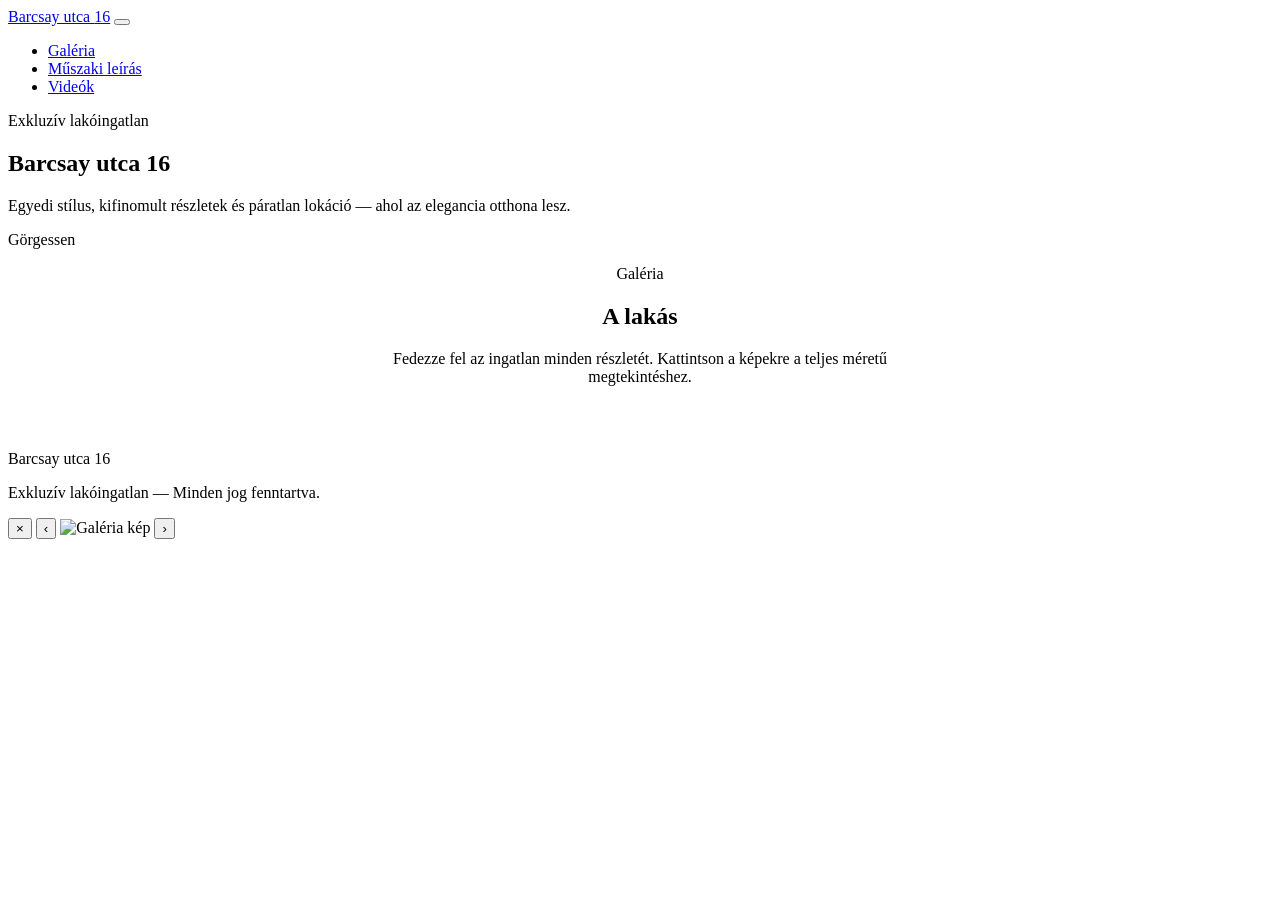
==== index.html @ 8e6c10cf "Add files via upload" ====
<!DOCTYPE html>
<html lang="hu">
<head>
  <meta charset="UTF-8">
  <meta name="viewport" content="width=device-width, initial-scale=1.0">
  <meta name="description" content="Barcsay utca 16 — exkluzív prémium lakás galéria és virtuális bemutató.">
  <title>Barcsay utca 16 — Galéria</title>
  <link rel="preconnect" href="https://fonts.googleapis.com">
  <link rel="preconnect" href="https://fonts.gstatic.com" crossorigin>
  <link href="https://fonts.googleapis.com/css2?family=Cormorant+Garamond:ital,wght@0,400;0,500;1,400&family=Montserrat:wght@300;400;500&display=swap" rel="stylesheet">
  <link rel="stylesheet" href="css/styles.css">
</head>
<body>

  <header class="header">
    <div class="header-inner">
      <a href="index.html" class="logo">Barcsay utca <span>16</span></a>
      <button class="menu-toggle" aria-label="Menü">
        <span></span><span></span><span></span>
      </button>
      <nav>
        <ul class="nav">
          <li><a href="index.html" class="active">Galéria</a></li>
          <li><a href="muszaki.html">Műszaki leírás</a></li>
          <li><a href="videok.html">Videók</a></li>
        </ul>
      </nav>
    </div>
  </header>

  <section class="hero">
    <div class="hero-bg" style="background-image: url('public/images/hero/hero.jpg'); background-color: var(--ivory-deep);"></div>
    <div class="hero-overlay"></div>
    <div class="hero-content">
      <p class="hero-subtitle">Exkluzív lakóingatlan</p>
      <h1 class="hero-title">Barcsay utca 16</h1>
      <div class="gold-line"></div>
      <p class="hero-desc">Egyedi stílus, kifinomult részletek és páratlan lokáció — ahol az elegancia otthona lesz.</p>
    </div>
    <div class="scroll-hint">Görgessen</div>
  </section>

  <section class="section">
    <div class="container">
      <div class="fade-in" style="text-align: center; margin-bottom: 4rem;">
        <p class="section-label">Galéria</p>
        <h2>A lakás</h2>
        <div class="gold-line"></div>
        <p style="color: var(--text-muted); max-width: 520px; margin: 0 auto;">
          Fedezze fel az ingatlan minden részletét. Kattintson a képekre a teljes méretű megtekintéshez.
        </p>
      </div>

      <div class="gallery-grid fade-in"></div>
    </div>
  </section>

  <footer class="footer">
    <div class="container">
      <p class="footer-logo">Barcsay utca 16</p>
      <div class="footer-gold"></div>
      <p>Exkluzív lakóingatlan &mdash; Minden jog fenntartva.</p>
    </div>
  </footer>

  <div class="lightbox" id="lightbox">
    <button class="lightbox-close" aria-label="Bezárás">&times;</button>
    <button class="lightbox-nav lightbox-prev" aria-label="Előző">&#8249;</button>
    <img src="" alt="Galéria kép">
    <button class="lightbox-nav lightbox-next" aria-label="Következő">&#8250;</button>
  </div>

  <script src="js/gallery-data.js"></script>
  <script src="js/main.js"></script>
  <script src="js/hero.js"></script>
  <script src="js/gallery.js"></script>
</body>
</html>
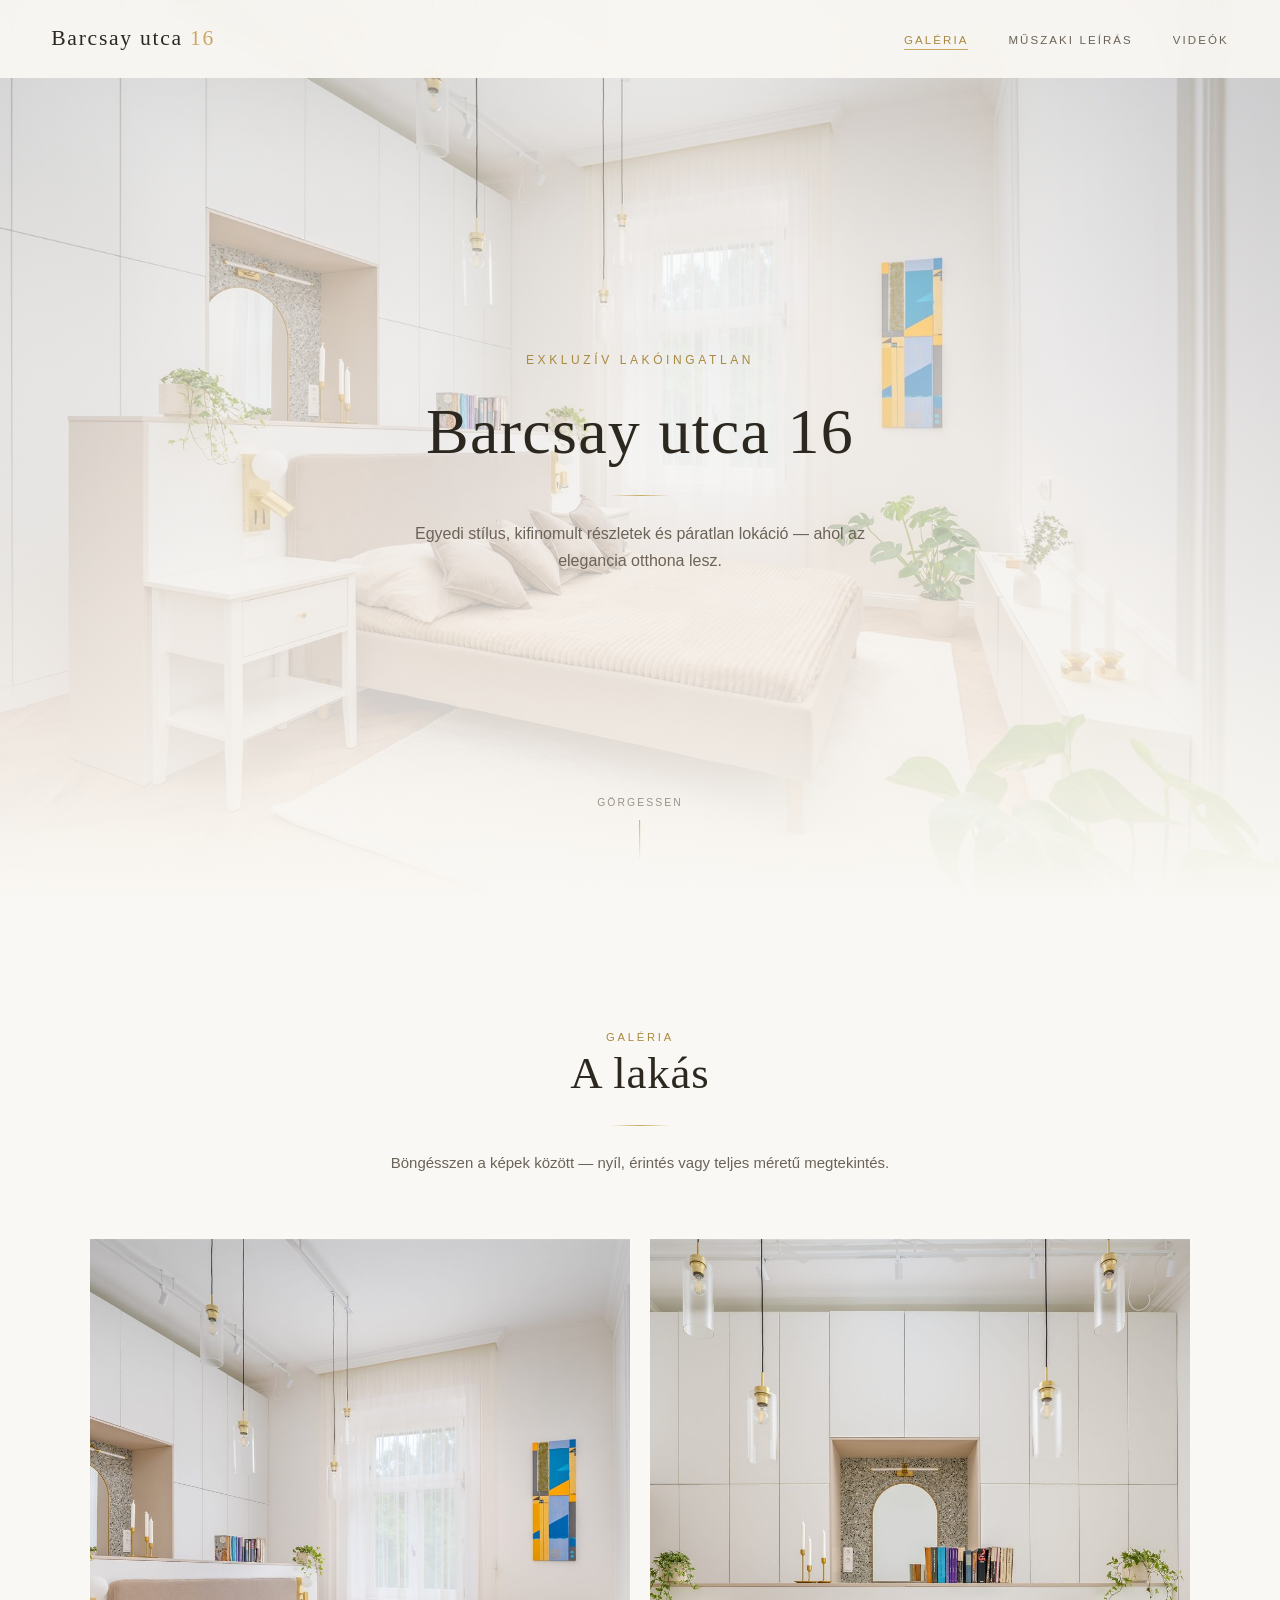
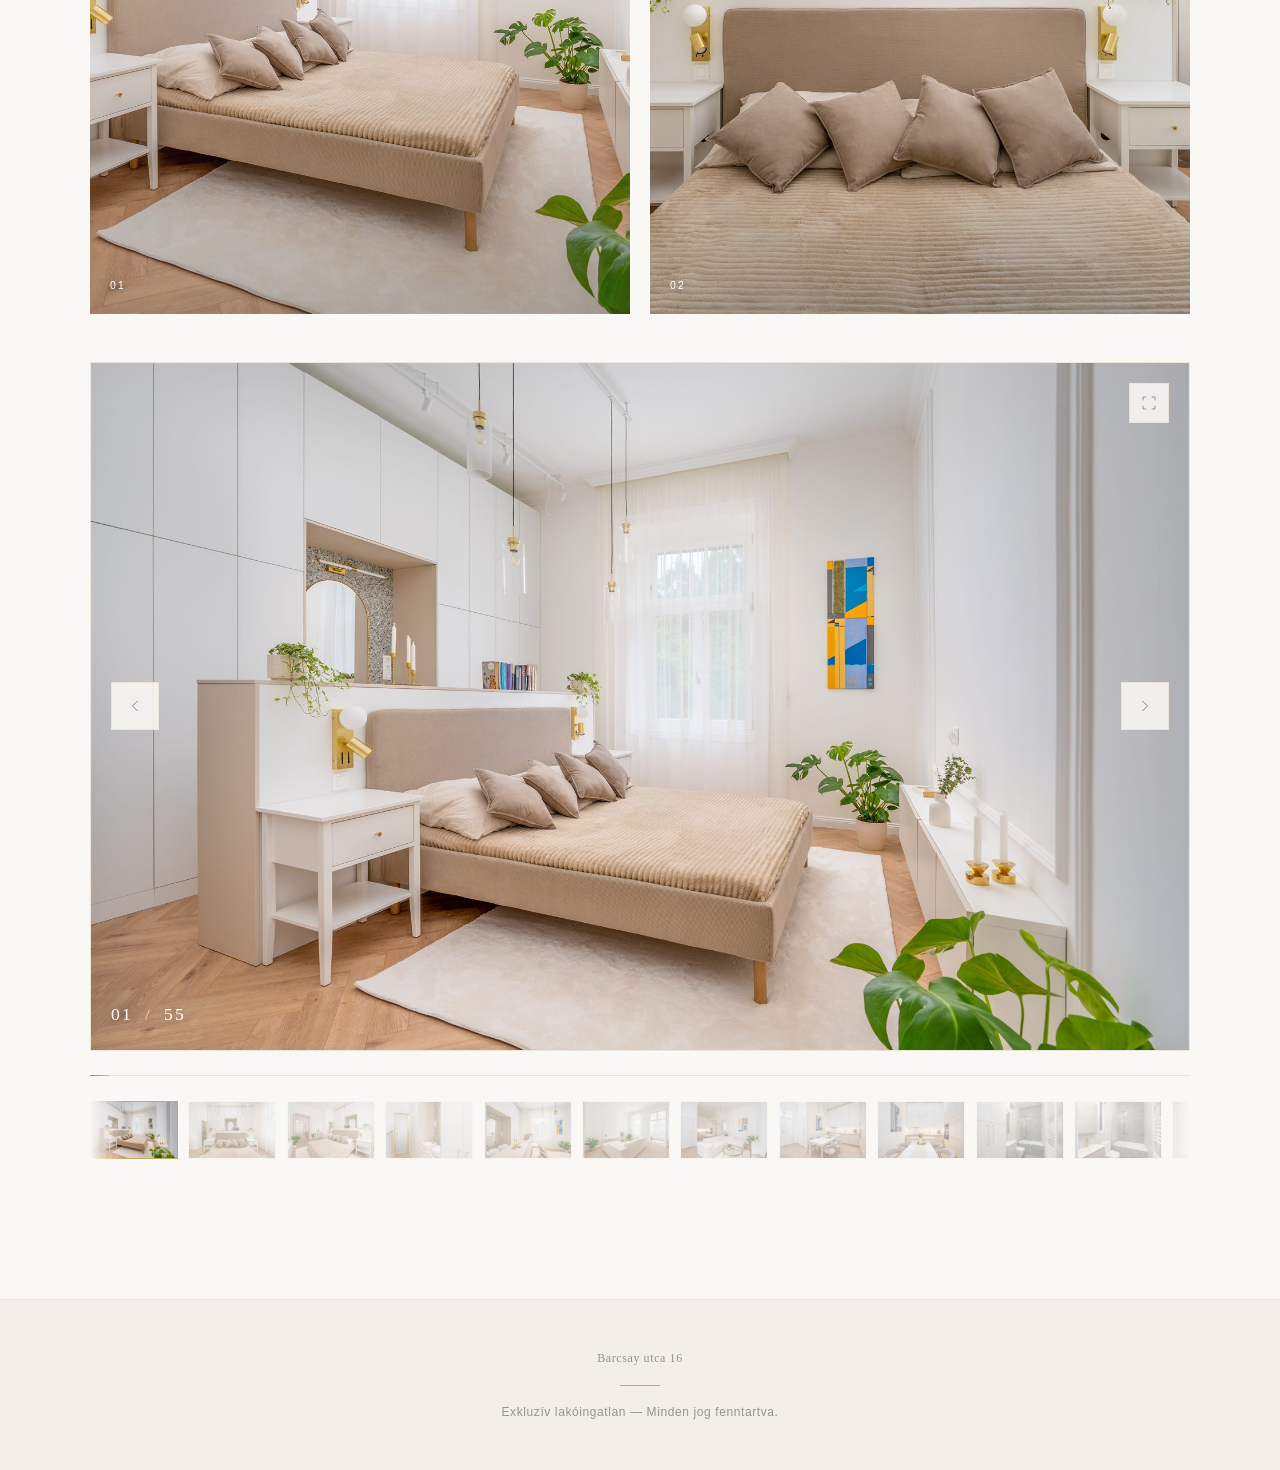
==== commit f8962d3c: "Prémium galéria carousel — kiemelt képek és modern navigáció. A masonry grid helyett elegáns carouse" ====
--- a/index.html
+++ b/index.html
@@ -1,78 +1,114 @@
-<!DOCTYPE html>
-<html lang="hu">
-<head>
-  <meta charset="UTF-8">
-  <meta name="viewport" content="width=device-width, initial-scale=1.0">
-  <meta name="description" content="Barcsay utca 16 — exkluzív prémium lakás galéria és virtuális bemutató.">
-  <title>Barcsay utca 16 — Galéria</title>
-  <link rel="preconnect" href="https://fonts.googleapis.com">
-  <link rel="preconnect" href="https://fonts.gstatic.com" crossorigin>
-  <link href="https://fonts.googleapis.com/css2?family=Cormorant+Garamond:ital,wght@0,400;0,500;1,400&family=Montserrat:wght@300;400;500&display=swap" rel="stylesheet">
-  <link rel="stylesheet" href="css/styles.css">
-</head>
-<body>
-
-  <header class="header">
-    <div class="header-inner">
-      <a href="index.html" class="logo">Barcsay utca <span>16</span></a>
-      <button class="menu-toggle" aria-label="Menü">
-        <span></span><span></span><span></span>
-      </button>
-      <nav>
-        <ul class="nav">
-          <li><a href="index.html" class="active">Galéria</a></li>
-          <li><a href="muszaki.html">Műszaki leírás</a></li>
-          <li><a href="videok.html">Videók</a></li>
-        </ul>
-      </nav>
-    </div>
-  </header>
-
-  <section class="hero">
-    <div class="hero-bg" style="background-image: url('public/images/hero/hero.jpg'); background-color: var(--ivory-deep);"></div>
-    <div class="hero-overlay"></div>
-    <div class="hero-content">
-      <p class="hero-subtitle">Exkluzív lakóingatlan</p>
-      <h1 class="hero-title">Barcsay utca 16</h1>
-      <div class="gold-line"></div>
-      <p class="hero-desc">Egyedi stílus, kifinomult részletek és páratlan lokáció — ahol az elegancia otthona lesz.</p>
-    </div>
-    <div class="scroll-hint">Görgessen</div>
-  </section>
-
-  <section class="section">
-    <div class="container">
-      <div class="fade-in" style="text-align: center; margin-bottom: 4rem;">
-        <p class="section-label">Galéria</p>
-        <h2>A lakás</h2>
-        <div class="gold-line"></div>
-        <p style="color: var(--text-muted); max-width: 520px; margin: 0 auto;">
-          Fedezze fel az ingatlan minden részletét. Kattintson a képekre a teljes méretű megtekintéshez.
-        </p>
-      </div>
-
-      <div class="gallery-grid fade-in"></div>
-    </div>
-  </section>
-
-  <footer class="footer">
-    <div class="container">
-      <p class="footer-logo">Barcsay utca 16</p>
-      <div class="footer-gold"></div>
-      <p>Exkluzív lakóingatlan &mdash; Minden jog fenntartva.</p>
-    </div>
-  </footer>
-
-  <div class="lightbox" id="lightbox">
-    <button class="lightbox-close" aria-label="Bezárás">&times;</button>
-    <button class="lightbox-nav lightbox-prev" aria-label="Előző">&#8249;</button>
-    <img src="" alt="Galéria kép">
-    <button class="lightbox-nav lightbox-next" aria-label="Következő">&#8250;</button>
-  </div>
-
-  <script src="js/gallery-data.js"></script>
-  <script src="js/main.js"></script>
-  <script src="js/hero.js"></script>
-  <script src="js/gallery.js"></script>
-</body>
-</html>
+<!DOCTYPE html>
+<html lang="hu">
+<head>
+  <meta charset="UTF-8">
+  <meta name="viewport" content="width=device-width, initial-scale=1.0">
+  <meta name="description" content="Barcsay utca 16 — exkluzív prémium lakás galéria és virtuális bemutató.">
+  <title>Barcsay utca 16 — Galéria</title>
+  <link rel="preconnect" href="https://fonts.googleapis.com">
+  <link rel="preconnect" href="https://fonts.gstatic.com" crossorigin>
+  <link href="https://fonts.googleapis.com/css2?family=Cormorant+Garamond:ital,wght@0,400;0,500;1,400&family=Montserrat:wght@300;400;500&display=swap" rel="stylesheet">
+  <link rel="stylesheet" href="css/styles.css">
+</head>
+<body>
+
+  <header class="header">
+    <div class="header-inner">
+      <a href="index.html" class="logo">Barcsay utca <span>16</span></a>
+      <button class="menu-toggle" aria-label="Menü">
+        <span></span><span></span><span></span>
+      </button>
+      <nav>
+        <ul class="nav">
+          <li><a href="index.html" class="active">Galéria</a></li>
+          <li><a href="muszaki.html">Műszaki leírás</a></li>
+          <li><a href="videok.html">Videók</a></li>
+        </ul>
+      </nav>
+    </div>
+  </header>
+
+  <section class="hero">
+    <div class="hero-bg" style="background-image: url('public/images/hero/hero.jpg'); background-color: var(--ivory-deep);"></div>
+    <div class="hero-overlay"></div>
+    <div class="hero-content">
+      <p class="hero-subtitle">Exkluzív lakóingatlan</p>
+      <h1 class="hero-title">Barcsay utca 16</h1>
+      <div class="gold-line"></div>
+      <p class="hero-desc">Egyedi stílus, kifinomult részletek és páratlan lokáció — ahol az elegancia otthona lesz.</p>
+    </div>
+    <div class="scroll-hint">Görgessen</div>
+  </section>
+
+  <section class="section">
+    <div class="container">
+      <div class="fade-in" style="text-align: center; margin-bottom: 4rem;">
+        <p class="section-label">Galéria</p>
+        <h2>A lakás</h2>
+        <div class="gold-line"></div>
+        <p style="color: var(--text-muted); max-width: 520px; margin: 0 auto;">
+          Böngésszen a képek között — nyíl, érintés vagy teljes méretű megtekintés.
+        </p>
+      </div>
+
+      <div class="gallery-showcase fade-in">
+        <div class="gallery-featured" id="gallery-featured"></div>
+
+        <div class="gallery-carousel" id="gallery-carousel">
+          <div class="carousel-stage">
+            <button type="button" class="carousel-arrow carousel-prev" aria-label="Előző kép">
+              <svg viewBox="0 0 24 24" fill="none" stroke="currentColor" stroke-width="1"><path d="M15 6l-6 6 6 6"/></svg>
+            </button>
+
+            <div class="carousel-viewport">
+              <img class="carousel-slide" src="" alt="Galéria kép" />
+            </div>
+
+            <button type="button" class="carousel-arrow carousel-next" aria-label="Következő kép">
+              <svg viewBox="0 0 24 24" fill="none" stroke="currentColor" stroke-width="1"><path d="M9 6l6 6-6 6"/></svg>
+            </button>
+
+            <button type="button" class="carousel-expand" aria-label="Teljes méret">
+              <svg viewBox="0 0 24 24" fill="none" stroke="currentColor" stroke-width="1"><path d="M8 3H3v5M16 3h5v5M8 21H3v-5M16 21h5v-5"/></svg>
+            </button>
+
+            <div class="carousel-counter">
+              <span class="carousel-current">01</span>
+              <span class="carousel-sep">/</span>
+              <span class="carousel-total">55</span>
+            </div>
+          </div>
+
+          <div class="carousel-progress" aria-hidden="true">
+            <div class="carousel-progress-bar"></div>
+          </div>
+
+          <div class="carousel-thumbs-wrap">
+            <div class="carousel-thumbs" id="carousel-thumbs"></div>
+          </div>
+        </div>
+      </div>
+    </div>
+  </section>
+
+  <footer class="footer">
+    <div class="container">
+      <p class="footer-logo">Barcsay utca 16</p>
+      <div class="footer-gold"></div>
+      <p>Exkluzív lakóingatlan &mdash; Minden jog fenntartva.</p>
+    </div>
+  </footer>
+
+  <div class="lightbox" id="lightbox">
+    <button class="lightbox-close" aria-label="Bezárás">&times;</button>
+    <button class="lightbox-nav lightbox-prev" aria-label="Előző">&#8249;</button>
+    <img src="" alt="Galéria kép">
+    <button class="lightbox-nav lightbox-next" aria-label="Következő">&#8250;</button>
+  </div>
+
+  <script src="js/gallery-data.js"></script>
+  <script src="js/main.js"></script>
+  <script src="js/hero.js"></script>
+  <script src="js/gallery.js"></script>
+</body>
+</html>
--- a/css/styles.css
+++ b/css/styles.css
@@ -0,0 +1,879 @@
+/* ── Design tokens ── */
+:root {
+  --ivory: #faf8f4;
+  --ivory-deep: #f3efe8;
+  --ivory-warm: #ebe4d8;
+  --gold: #c9a962;
+  --gold-light: #dfc88a;
+  --gold-dark: #a8893f;
+  --text: #2c2820;
+  --text-muted: #6b6358;
+  --text-light: #9a9288;
+  --white: #ffffff;
+  --shadow: rgba(44, 40, 32, 0.08);
+  --shadow-gold: rgba(201, 169, 98, 0.15);
+  --transition: 0.4s cubic-bezier(0.25, 0.46, 0.45, 0.94);
+  --font-serif: "Cormorant Garamond", "Georgia", serif;
+  --font-sans: "Montserrat", "Helvetica Neue", sans-serif;
+}
+
+/* ── Reset & base ── */
+*,
+*::before,
+*::after {
+  box-sizing: border-box;
+  margin: 0;
+  padding: 0;
+}
+
+html {
+  scroll-behavior: smooth;
+}
+
+body {
+  font-family: var(--font-sans);
+  font-weight: 300;
+  font-size: 15px;
+  line-height: 1.7;
+  color: var(--text);
+  background-color: var(--ivory);
+  -webkit-font-smoothing: antialiased;
+}
+
+img,
+video {
+  display: block;
+  max-width: 100%;
+}
+
+a {
+  color: inherit;
+  text-decoration: none;
+}
+
+/* ── Typography ── */
+h1,
+h2,
+h3 {
+  font-family: var(--font-serif);
+  font-weight: 400;
+  line-height: 1.2;
+  letter-spacing: 0.02em;
+}
+
+h1 {
+  font-size: clamp(2.4rem, 5vw, 4rem);
+}
+
+h2 {
+  font-size: clamp(1.8rem, 3.5vw, 2.8rem);
+}
+
+h3 {
+  font-size: clamp(1.2rem, 2vw, 1.5rem);
+}
+
+.gold-line {
+  width: 60px;
+  height: 1px;
+  background: linear-gradient(90deg, transparent, var(--gold), transparent);
+  margin: 1.5rem auto;
+}
+
+.section-label {
+  font-family: var(--font-sans);
+  font-size: 0.7rem;
+  font-weight: 500;
+  letter-spacing: 0.25em;
+  text-transform: uppercase;
+  color: var(--gold-dark);
+}
+
+/* ── Layout ── */
+.container {
+  width: min(1200px, 92vw);
+  margin-inline: auto;
+}
+
+.section {
+  padding: clamp(4rem, 10vw, 8rem) 0;
+}
+
+/* ── Header ── */
+.header {
+  position: fixed;
+  top: 0;
+  left: 0;
+  right: 0;
+  z-index: 100;
+  padding: 1.25rem 0;
+  background: rgba(250, 248, 244, 0.92);
+  backdrop-filter: blur(12px);
+  border-bottom: 1px solid transparent;
+  transition: border-color var(--transition), box-shadow var(--transition);
+}
+
+.header.scrolled {
+  border-bottom-color: var(--ivory-warm);
+  box-shadow: 0 2px 20px var(--shadow);
+}
+
+.header-inner {
+  display: flex;
+  align-items: center;
+  justify-content: space-between;
+  width: min(1200px, 92vw);
+  margin-inline: auto;
+}
+
+.logo {
+  font-family: var(--font-serif);
+  font-size: 1.35rem;
+  letter-spacing: 0.08em;
+  color: var(--text);
+}
+
+.logo span {
+  color: var(--gold);
+}
+
+.nav {
+  display: flex;
+  gap: 2.5rem;
+  list-style: none;
+}
+
+.nav a {
+  font-size: 0.72rem;
+  font-weight: 400;
+  letter-spacing: 0.18em;
+  text-transform: uppercase;
+  color: var(--text-muted);
+  position: relative;
+  transition: color var(--transition);
+}
+
+.nav a::after {
+  content: "";
+  position: absolute;
+  bottom: -4px;
+  left: 0;
+  width: 0;
+  height: 1px;
+  background: var(--gold);
+  transition: width var(--transition);
+}
+
+.nav a:hover,
+.nav a.active {
+  color: var(--gold-dark);
+}
+
+.nav a:hover::after,
+.nav a.active::after {
+  width: 100%;
+}
+
+.menu-toggle {
+  display: none;
+  background: none;
+  border: none;
+  cursor: pointer;
+  padding: 0.5rem;
+}
+
+.menu-toggle span {
+  display: block;
+  width: 24px;
+  height: 1px;
+  background: var(--text);
+  margin: 6px 0;
+  transition: var(--transition);
+}
+
+/* ── Hero ── */
+.hero {
+  position: relative;
+  min-height: 100vh;
+  display: flex;
+  align-items: center;
+  justify-content: center;
+  text-align: center;
+  overflow: hidden;
+}
+
+.hero-bg {
+  position: absolute;
+  inset: 0;
+  background-size: cover;
+  background-position: center;
+  transform: scale(1.05);
+  transition: transform 8s ease;
+}
+
+.hero:hover .hero-bg {
+  transform: scale(1);
+}
+
+.hero-overlay {
+  position: absolute;
+  inset: 0;
+  background: linear-gradient(
+    to bottom,
+    rgba(250, 248, 244, 0.3) 0%,
+    rgba(250, 248, 244, 0.7) 60%,
+    var(--ivory) 100%
+  );
+}
+
+.hero-content {
+  position: relative;
+  z-index: 2;
+  padding: 8rem 1.5rem 4rem;
+  animation: fadeUp 1.2s ease forwards;
+}
+
+.hero-subtitle {
+  font-size: 0.75rem;
+  letter-spacing: 0.3em;
+  text-transform: uppercase;
+  color: var(--gold-dark);
+  margin-bottom: 1.5rem;
+}
+
+.hero-title {
+  margin-bottom: 1rem;
+}
+
+.hero-desc {
+  max-width: 520px;
+  margin: 0 auto 2.5rem;
+  color: var(--text-muted);
+  font-size: 1rem;
+}
+
+.scroll-hint {
+  position: absolute;
+  bottom: 2.5rem;
+  left: 50%;
+  transform: translateX(-50%);
+  z-index: 2;
+  display: flex;
+  flex-direction: column;
+  align-items: center;
+  gap: 0.5rem;
+  color: var(--text-light);
+  font-size: 0.65rem;
+  letter-spacing: 0.2em;
+  text-transform: uppercase;
+  animation: pulse 2.5s ease infinite;
+}
+
+.scroll-hint::after {
+  content: "";
+  width: 1px;
+  height: 40px;
+  background: linear-gradient(to bottom, var(--gold), transparent);
+}
+
+/* ── Gallery showcase ── */
+.gallery-showcase {
+  max-width: 1100px;
+  margin: 0 auto;
+}
+
+/* Featured pair */
+.gallery-featured {
+  display: grid;
+  grid-template-columns: 1fr 1fr;
+  gap: 1.25rem;
+  margin-bottom: 3rem;
+}
+
+.gallery-featured-item {
+  position: relative;
+  aspect-ratio: 4 / 5;
+  overflow: hidden;
+  cursor: pointer;
+  background: var(--ivory-deep);
+}
+
+.gallery-featured-item img {
+  width: 100%;
+  height: 100%;
+  object-fit: cover;
+  transition: transform 1.2s cubic-bezier(0.25, 0.46, 0.45, 0.94);
+}
+
+.gallery-featured-item:hover img {
+  transform: scale(1.03);
+}
+
+.gallery-featured-item::before {
+  content: "";
+  position: absolute;
+  inset: 12px;
+  border: 1px solid rgba(201, 169, 98, 0);
+  transition: border-color var(--transition);
+  pointer-events: none;
+  z-index: 2;
+}
+
+.gallery-featured-item:hover::before {
+  border-color: rgba(201, 169, 98, 0.45);
+}
+
+.gallery-featured-label {
+  position: absolute;
+  bottom: 1.25rem;
+  left: 1.25rem;
+  z-index: 2;
+  font-size: 0.65rem;
+  letter-spacing: 0.22em;
+  text-transform: uppercase;
+  color: var(--white);
+  text-shadow: 0 1px 8px rgba(0, 0, 0, 0.35);
+}
+
+.gallery-featured-item::after {
+  content: "";
+  position: absolute;
+  inset: 0;
+  background: linear-gradient(to top, rgba(44, 40, 32, 0.25), transparent 45%);
+  pointer-events: none;
+}
+
+/* Carousel */
+.gallery-carousel {
+  position: relative;
+}
+
+.carousel-stage {
+  position: relative;
+  background: var(--ivory-deep);
+  border: 1px solid var(--ivory-warm);
+}
+
+.carousel-viewport {
+  position: relative;
+  aspect-ratio: 16 / 10;
+  overflow: hidden;
+  background: var(--ivory-warm);
+  cursor: pointer;
+}
+
+.carousel-slide {
+  width: 100%;
+  height: 100%;
+  object-fit: cover;
+  opacity: 0;
+  transition: opacity 0.65s ease, transform 0.65s ease;
+  transform: scale(1.02);
+}
+
+.carousel-slide.is-active {
+  opacity: 1;
+  transform: scale(1);
+}
+
+.carousel-arrow {
+  position: absolute;
+  top: 50%;
+  transform: translateY(-50%);
+  z-index: 3;
+  width: 48px;
+  height: 48px;
+  display: flex;
+  align-items: center;
+  justify-content: center;
+  background: rgba(250, 248, 244, 0.88);
+  border: 1px solid var(--ivory-warm);
+  color: var(--text-muted);
+  cursor: pointer;
+  transition: color var(--transition), border-color var(--transition), background var(--transition);
+}
+
+.carousel-arrow svg {
+  width: 20px;
+  height: 20px;
+}
+
+.carousel-arrow:hover {
+  color: var(--gold-dark);
+  border-color: var(--gold-light);
+  background: var(--white);
+}
+
+.carousel-prev { left: 1.25rem; }
+.carousel-next { right: 1.25rem; }
+
+.carousel-expand {
+  position: absolute;
+  top: 1.25rem;
+  right: 1.25rem;
+  z-index: 3;
+  width: 40px;
+  height: 40px;
+  display: flex;
+  align-items: center;
+  justify-content: center;
+  background: rgba(250, 248, 244, 0.88);
+  border: 1px solid var(--ivory-warm);
+  color: var(--text-muted);
+  cursor: pointer;
+  transition: color var(--transition), border-color var(--transition);
+}
+
+.carousel-expand svg {
+  width: 16px;
+  height: 16px;
+}
+
+.carousel-expand:hover {
+  color: var(--gold-dark);
+  border-color: var(--gold-light);
+}
+
+.carousel-counter {
+  position: absolute;
+  bottom: 1.25rem;
+  left: 1.25rem;
+  z-index: 3;
+  font-family: var(--font-serif);
+  font-size: 1.1rem;
+  letter-spacing: 0.12em;
+  color: var(--white);
+  text-shadow: 0 1px 12px rgba(0, 0, 0, 0.4);
+}
+
+.carousel-sep {
+  margin: 0 0.35rem;
+  opacity: 0.6;
+}
+
+.carousel-progress {
+  height: 1px;
+  background: var(--ivory-warm);
+  margin-top: 1.5rem;
+}
+
+.carousel-progress-bar {
+  height: 100%;
+  width: 0%;
+  background: linear-gradient(90deg, var(--gold-dark), var(--gold-light));
+  transition: width 0.5s ease;
+}
+
+.carousel-thumbs-wrap {
+  margin-top: 1.25rem;
+  overflow: hidden;
+  mask-image: linear-gradient(to right, transparent, #000 3%, #000 97%, transparent);
+}
+
+.carousel-thumbs {
+  display: flex;
+  gap: 0.65rem;
+  overflow-x: auto;
+  scroll-behavior: smooth;
+  padding: 0.35rem 0 0.75rem;
+  scrollbar-width: none;
+}
+
+.carousel-thumbs::-webkit-scrollbar {
+  display: none;
+}
+
+.carousel-thumb {
+  flex: 0 0 88px;
+  height: 58px;
+  padding: 0;
+  border: 1px solid transparent;
+  background: var(--ivory-deep);
+  cursor: pointer;
+  overflow: hidden;
+  opacity: 0.45;
+  transition: opacity var(--transition), border-color var(--transition);
+}
+
+.carousel-thumb img {
+  width: 100%;
+  height: 100%;
+  object-fit: cover;
+  display: block;
+}
+
+.carousel-thumb:hover {
+  opacity: 0.75;
+}
+
+.carousel-thumb.is-active {
+  opacity: 1;
+  border-color: var(--gold);
+}
+
+.carousel-thumb:focus-visible {
+  outline: 1px solid var(--gold);
+  outline-offset: 2px;
+}
+
+/* ── Lightbox ── */
+.lightbox {
+  position: fixed;
+  inset: 0;
+  z-index: 200;
+  background: rgba(44, 40, 32, 0.92);
+  display: flex;
+  align-items: center;
+  justify-content: center;
+  opacity: 0;
+  visibility: hidden;
+  transition: opacity var(--transition), visibility var(--transition);
+}
+
+.lightbox.open {
+  opacity: 1;
+  visibility: visible;
+}
+
+.lightbox img {
+  max-width: 90vw;
+  max-height: 85vh;
+  object-fit: contain;
+  box-shadow: 0 20px 60px rgba(0, 0, 0, 0.4);
+}
+
+.lightbox-close {
+  position: absolute;
+  top: 1.5rem;
+  right: 1.5rem;
+  background: none;
+  border: 1px solid rgba(255, 255, 255, 0.3);
+  color: var(--white);
+  width: 44px;
+  height: 44px;
+  cursor: pointer;
+  font-size: 1.2rem;
+  transition: border-color var(--transition);
+}
+
+.lightbox-close:hover {
+  border-color: var(--gold);
+}
+
+.lightbox-nav {
+  position: absolute;
+  top: 50%;
+  transform: translateY(-50%);
+  background: none;
+  border: 1px solid rgba(255, 255, 255, 0.2);
+  color: var(--white);
+  width: 48px;
+  height: 48px;
+  cursor: pointer;
+  font-size: 1.4rem;
+  transition: border-color var(--transition);
+}
+
+.lightbox-nav:hover {
+  border-color: var(--gold);
+}
+
+.lightbox-prev {
+  left: 1.5rem;
+}
+
+.lightbox-next {
+  right: 1.5rem;
+}
+
+/* ── Page header (subpages) ── */
+.page-header {
+  padding: 10rem 0 4rem;
+  text-align: center;
+  background: linear-gradient(to bottom, var(--ivory-deep), var(--ivory));
+}
+
+.page-header p {
+  max-width: 560px;
+  margin: 1rem auto 0;
+  color: var(--text-muted);
+}
+
+/* ── Specs (Műszaki) ── */
+.specs-grid {
+  display: grid;
+  grid-template-columns: repeat(auto-fit, minmax(280px, 1fr));
+  gap: 1.5rem;
+}
+
+.spec-card {
+  padding: 2rem;
+  background: var(--white);
+  border: 1px solid var(--ivory-warm);
+  transition: box-shadow var(--transition), border-color var(--transition);
+}
+
+.spec-card:hover {
+  border-color: var(--gold-light);
+  box-shadow: 0 8px 30px var(--shadow-gold);
+}
+
+.spec-card h3 {
+  color: var(--gold-dark);
+  margin-bottom: 1.25rem;
+  padding-bottom: 0.75rem;
+  border-bottom: 1px solid var(--ivory-warm);
+}
+
+.spec-row {
+  display: flex;
+  justify-content: space-between;
+  align-items: baseline;
+  padding: 0.6rem 0;
+  border-bottom: 1px solid var(--ivory-deep);
+  gap: 1rem;
+}
+
+.spec-row:last-child {
+  border-bottom: none;
+}
+
+.spec-label {
+  color: var(--text-muted);
+  font-size: 0.85rem;
+}
+
+.spec-value {
+  font-weight: 400;
+  text-align: right;
+}
+
+.spec-placeholder {
+  color: var(--text-light);
+  font-style: italic;
+}
+
+.features-list {
+  list-style: none;
+  display: grid;
+  grid-template-columns: repeat(auto-fit, minmax(240px, 1fr));
+  gap: 0.75rem 2rem;
+  margin-top: 3rem;
+}
+
+.features-list li {
+  display: flex;
+  align-items: center;
+  gap: 0.75rem;
+  color: var(--text-muted);
+  font-size: 0.9rem;
+}
+
+.features-list li::before {
+  content: "";
+  width: 6px;
+  height: 6px;
+  background: var(--gold);
+  border-radius: 50%;
+  flex-shrink: 0;
+}
+
+/* ── Videos ── */
+.videos-grid {
+  display: grid;
+  grid-template-columns: repeat(auto-fit, minmax(340px, 1fr));
+  gap: 2rem;
+}
+
+.video-card {
+  background: var(--white);
+  border: 1px solid var(--ivory-warm);
+  overflow: hidden;
+  transition: box-shadow var(--transition), border-color var(--transition);
+}
+
+.video-card:hover {
+  border-color: var(--gold-light);
+  box-shadow: 0 12px 40px var(--shadow-gold);
+}
+
+.video-wrapper {
+  position: relative;
+  aspect-ratio: 16 / 9;
+  background: var(--ivory-deep);
+}
+
+.video-wrapper video,
+.video-wrapper iframe {
+  width: 100%;
+  height: 100%;
+  border: none;
+  object-fit: cover;
+}
+
+.video-placeholder {
+  width: 100%;
+  height: 100%;
+  display: flex;
+  flex-direction: column;
+  align-items: center;
+  justify-content: center;
+  gap: 1rem;
+  color: var(--text-light);
+  background: linear-gradient(135deg, var(--ivory-deep), var(--ivory-warm));
+}
+
+.video-placeholder svg {
+  width: 48px;
+  height: 48px;
+  stroke: var(--gold);
+  opacity: 0.5;
+}
+
+.video-info {
+  padding: 1.5rem;
+}
+
+.video-info h3 {
+  margin-bottom: 0.5rem;
+}
+
+.video-info p {
+  color: var(--text-muted);
+  font-size: 0.85rem;
+}
+
+/* ── Footer ── */
+.footer {
+  padding: 3rem 0;
+  text-align: center;
+  border-top: 1px solid var(--ivory-warm);
+  background: var(--ivory-deep);
+}
+
+.footer-logo {
+  font-family: var(--font-serif);
+  font-size: 1.1rem;
+  letter-spacing: 0.1em;
+  margin-bottom: 0.75rem;
+}
+
+.footer p {
+  font-size: 0.75rem;
+  color: var(--text-light);
+  letter-spacing: 0.05em;
+}
+
+.footer-gold {
+  width: 40px;
+  height: 1px;
+  background: var(--gold);
+  margin: 1rem auto;
+}
+
+/* ── Animations ── */
+@keyframes fadeUp {
+  from {
+    opacity: 0;
+    transform: translateY(30px);
+  }
+  to {
+    opacity: 1;
+    transform: translateY(0);
+  }
+}
+
+@keyframes pulse {
+  0%,
+  100% {
+    opacity: 0.5;
+  }
+  50% {
+    opacity: 1;
+  }
+}
+
+.fade-in {
+  opacity: 0;
+  transform: translateY(20px);
+  transition: opacity 0.8s ease, transform 0.8s ease;
+}
+
+.fade-in.visible {
+  opacity: 1;
+  transform: translateY(0);
+}
+
+/* ── Responsive ── */
+@media (max-width: 768px) {
+  .nav {
+    position: fixed;
+    top: 0;
+    right: -100%;
+    width: 280px;
+    height: 100vh;
+    flex-direction: column;
+    justify-content: center;
+    align-items: center;
+    gap: 2rem;
+    background: var(--ivory);
+    border-left: 1px solid var(--ivory-warm);
+    transition: right var(--transition);
+    box-shadow: -10px 0 30px var(--shadow);
+  }
+
+  .nav.open {
+    right: 0;
+  }
+
+  .menu-toggle {
+    display: block;
+    z-index: 101;
+  }
+
+  .gallery-featured {
+    grid-template-columns: 1fr;
+    gap: 1rem;
+    margin-bottom: 2rem;
+  }
+
+  .gallery-featured-item {
+    aspect-ratio: 3 / 2;
+  }
+
+  .carousel-viewport {
+    aspect-ratio: 4 / 3;
+  }
+
+  .carousel-arrow {
+    width: 40px;
+    height: 40px;
+  }
+
+  .carousel-prev { left: 0.75rem; }
+  .carousel-next { right: 0.75rem; }
+
+  .carousel-expand {
+    top: 0.75rem;
+    right: 0.75rem;
+  }
+
+  .carousel-counter {
+    bottom: 0.75rem;
+    left: 0.75rem;
+    font-size: 0.95rem;
+  }
+
+  .carousel-thumb {
+    flex: 0 0 72px;
+    height: 48px;
+  }
+
+  .videos-grid {
+    grid-template-columns: 1fr;
+  }
+
+  .lightbox-nav {
+    display: none;
+  }
+}
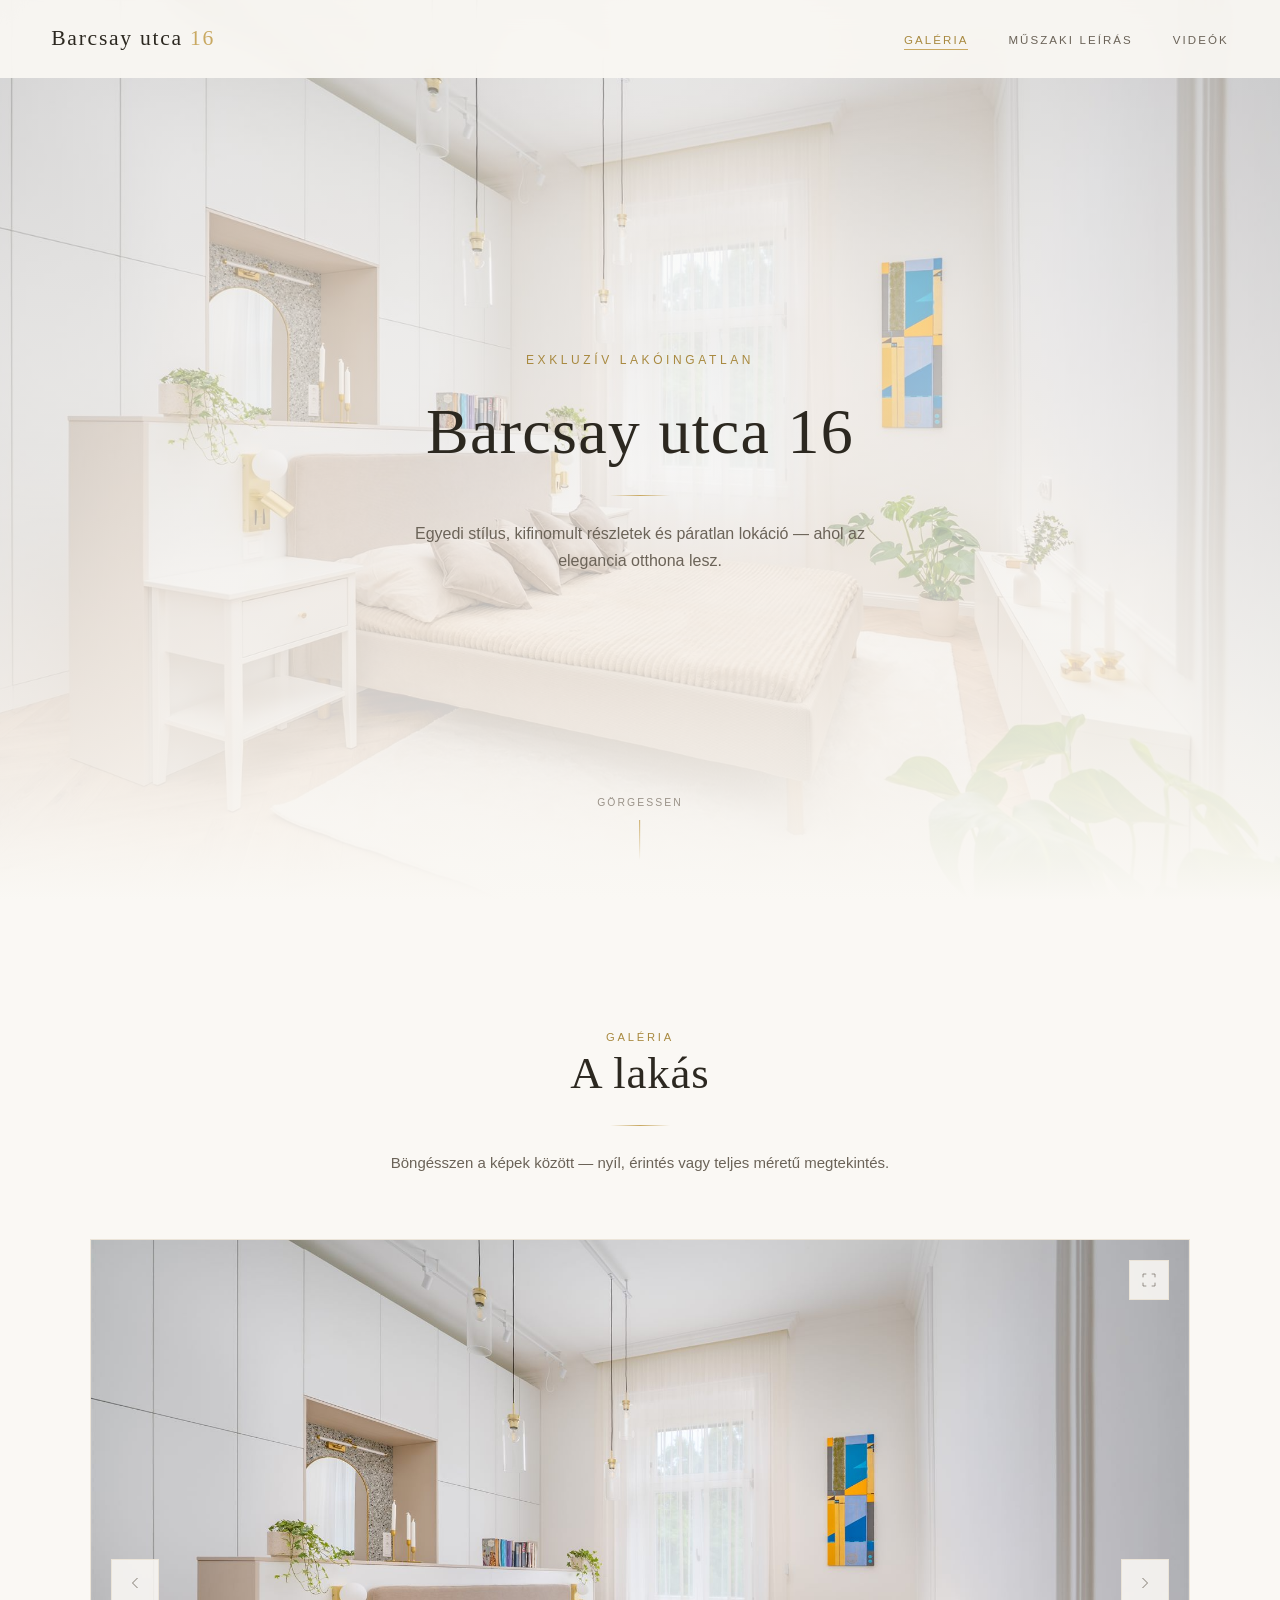
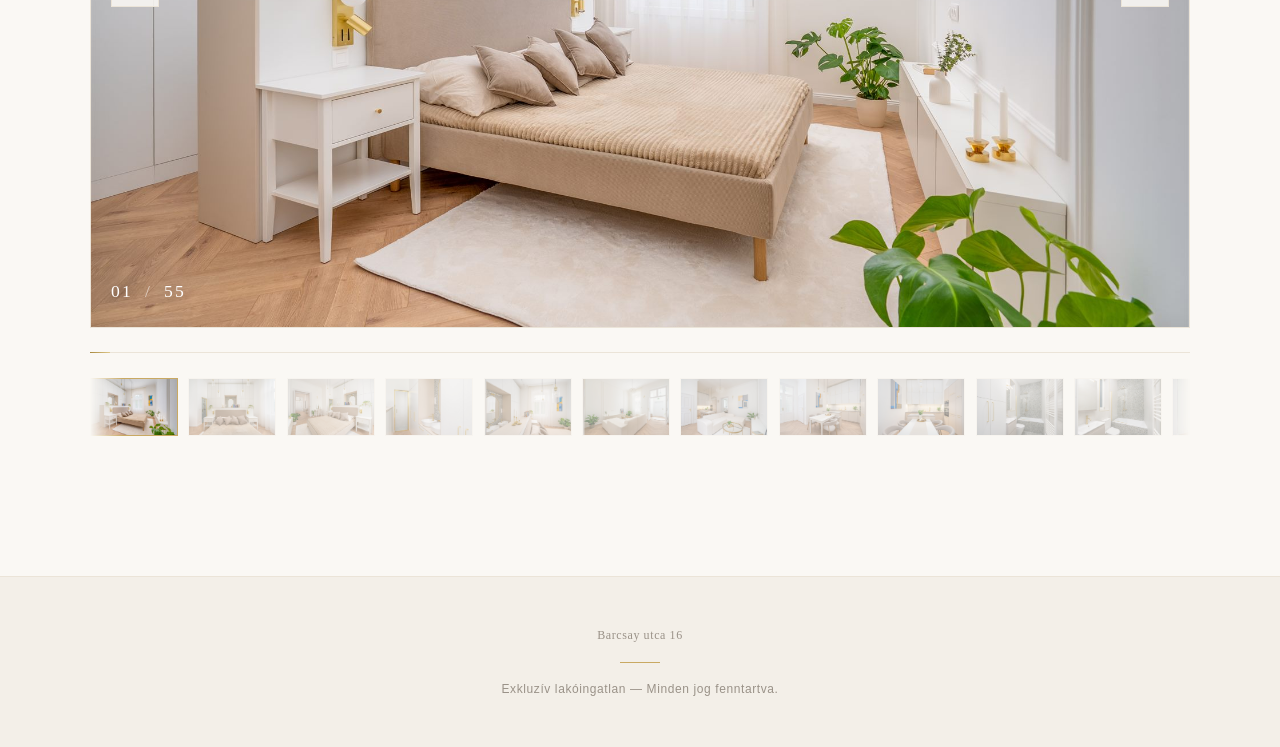
==== commit 4dd5f75a: "Galéria: csak carousel marad, kiemelt képek eltávolítva. Egyszerűbb, letisztultabb prémium megjelené" ====
--- a/index.html
+++ b/index.html
@@ -52,8 +52,6 @@
       </div>
 
       <div class="gallery-showcase fade-in">
-        <div class="gallery-featured" id="gallery-featured"></div>
-
         <div class="gallery-carousel" id="gallery-carousel">
           <div class="carousel-stage">
             <button type="button" class="carousel-arrow carousel-prev" aria-label="Előző kép">
--- a/css/styles.css
+++ b/css/styles.css
@@ -282,67 +282,6 @@
   margin: 0 auto;
 }
 
-/* Featured pair */
-.gallery-featured {
-  display: grid;
-  grid-template-columns: 1fr 1fr;
-  gap: 1.25rem;
-  margin-bottom: 3rem;
-}
-
-.gallery-featured-item {
-  position: relative;
-  aspect-ratio: 4 / 5;
-  overflow: hidden;
-  cursor: pointer;
-  background: var(--ivory-deep);
-}
-
-.gallery-featured-item img {
-  width: 100%;
-  height: 100%;
-  object-fit: cover;
-  transition: transform 1.2s cubic-bezier(0.25, 0.46, 0.45, 0.94);
-}
-
-.gallery-featured-item:hover img {
-  transform: scale(1.03);
-}
-
-.gallery-featured-item::before {
-  content: "";
-  position: absolute;
-  inset: 12px;
-  border: 1px solid rgba(201, 169, 98, 0);
-  transition: border-color var(--transition);
-  pointer-events: none;
-  z-index: 2;
-}
-
-.gallery-featured-item:hover::before {
-  border-color: rgba(201, 169, 98, 0.45);
-}
-
-.gallery-featured-label {
-  position: absolute;
-  bottom: 1.25rem;
-  left: 1.25rem;
-  z-index: 2;
-  font-size: 0.65rem;
-  letter-spacing: 0.22em;
-  text-transform: uppercase;
-  color: var(--white);
-  text-shadow: 0 1px 8px rgba(0, 0, 0, 0.35);
-}
-
-.gallery-featured-item::after {
-  content: "";
-  position: absolute;
-  inset: 0;
-  background: linear-gradient(to top, rgba(44, 40, 32, 0.25), transparent 45%);
-  pointer-events: none;
-}
-
 /* Carousel */
 .gallery-carousel {
   position: relative;
@@ -831,16 +770,6 @@
     z-index: 101;
   }
 
-  .gallery-featured {
-    grid-template-columns: 1fr;
-    gap: 1rem;
-    margin-bottom: 2rem;
-  }
-
-  .gallery-featured-item {
-    aspect-ratio: 3 / 2;
-  }
-
   .carousel-viewport {
     aspect-ratio: 4 / 3;
   }
